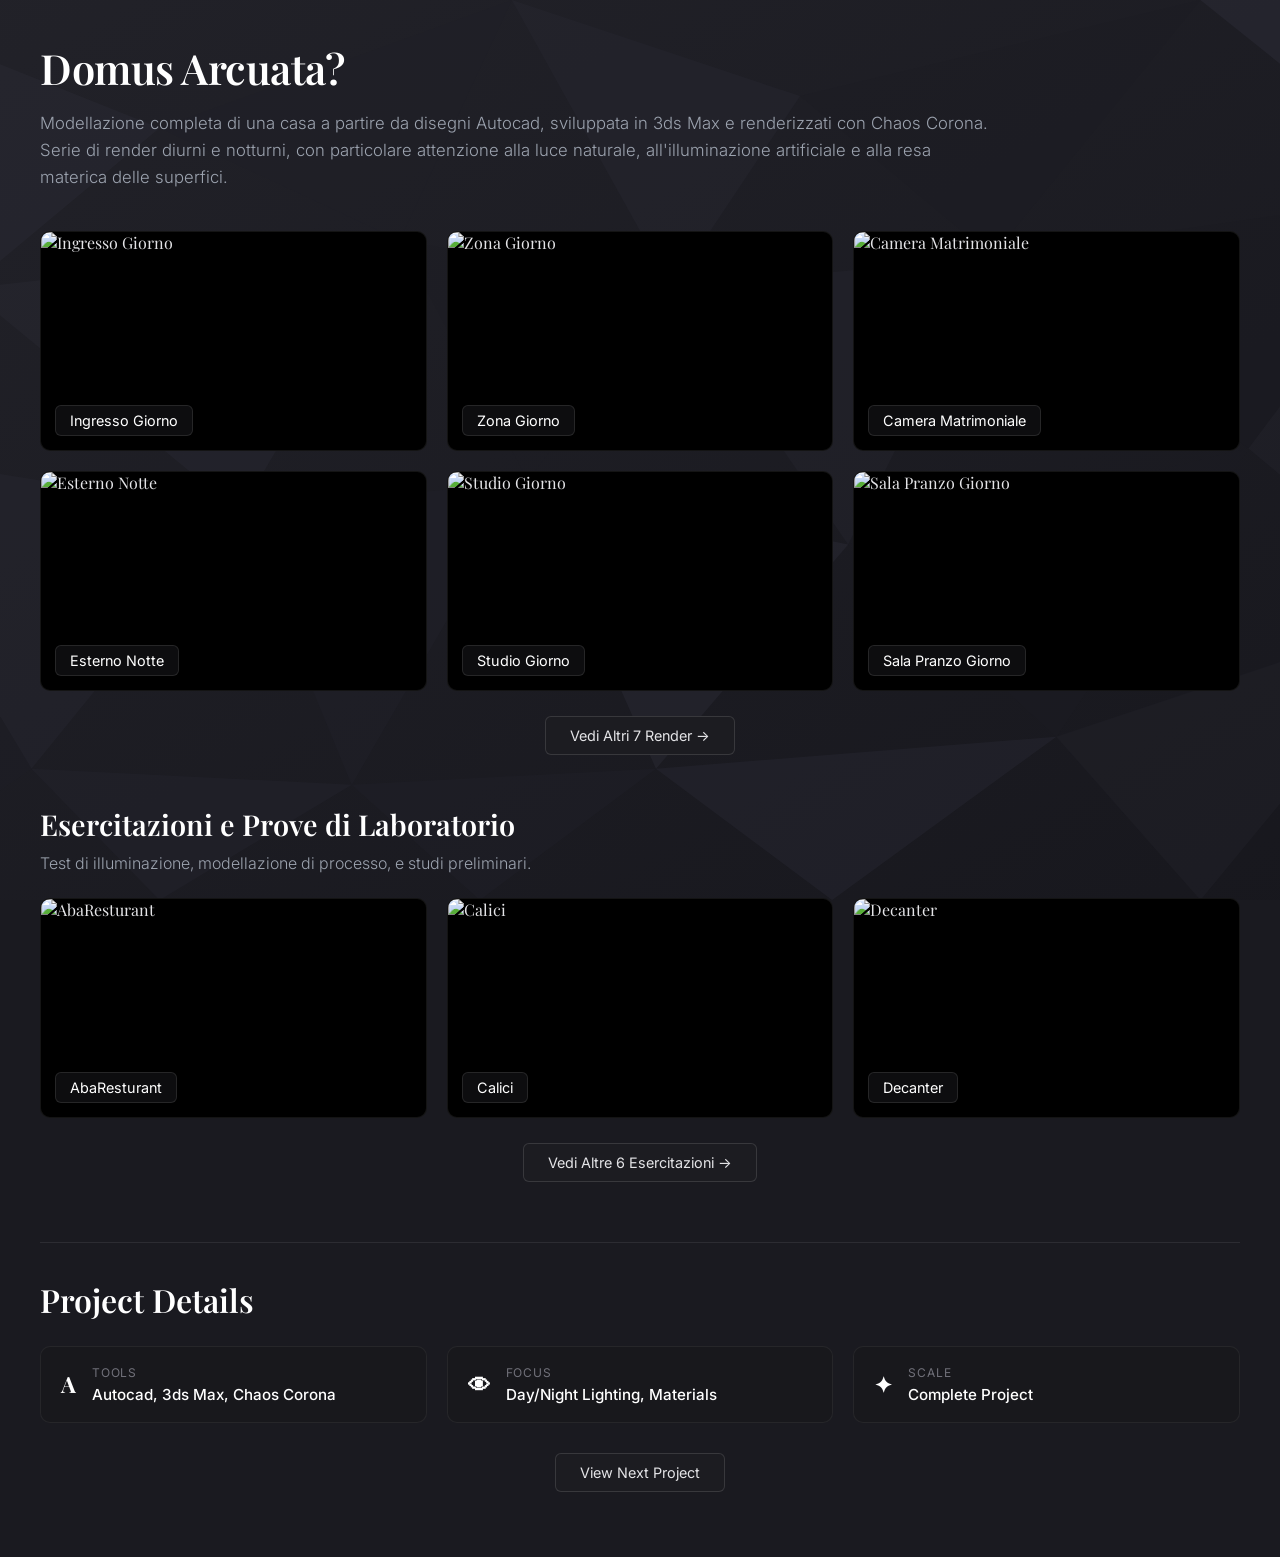
==== index.html @ 1ac560a0 "Add files via upload" ====
<!DOCTYPE html>
<html lang="it">
<head>
    <meta charset="UTF-8">
    <meta name="viewport" content="width=device-width, initial-scale=1.0">
    <title>Modellazione 3D - Casa</title>
    <!-- Importiamo il font Serif elegante simile all'originale (Georgia / Playfair Display) -->
    <link href="https://fonts.googleapis.com/css2?family=Playfair+Display:ital,wght@0,400;0,600;1,400&family=Inter:wght@300;400;500&display=swap" rel="stylesheet">
    <link rel="stylesheet" href="style.css">
</head>
<body>

    <main class="portfolio-container">
        
        <!-- Header -->
        <header class="project-header">
            <h1>Domus Arcuata?</h1>
            <p>Modellazione completa di una casa a partire da disegni Autocad, sviluppata in 3ds Max e renderizzati con Chaos Corona. Serie di render diurni e notturni, con particolare attenzione alla luce naturale, all'illuminazione artificiale e alla resa materica delle superfici.</p>
        </header>

        <!-- Prima Griglia Render -->
        <section class="gallery-section">
            <div class="gallery-grid" id="mainGrid">
                <div class="card" onclick="openLightbox(this)">
                    <img src="C:\Users\lucac\Desktop\Nuova cartella (3)\MODELAZZIONE 3D\img\camera022diurno.jpg" alt="Ingresso Giorno">
                    <div class="card-overlay">Ingresso Giorno</div>
                </div>
                <div class="card" onclick="openLightbox(this)">
                    <img src="C:\Users\lucac\Desktop\Nuova cartella (3)\MODELAZZIONE 3D\img\camera01diurno.jpg" alt="Zona Giorno">
                    <div class="card-overlay">Zona Giorno</div>
                </div>
                <div class="card" onclick="openLightbox(this)">
                    <img src="C:\Users\lucac\Desktop\Nuova cartella (3)\MODELAZZIONE 3D\img\Camera05diurno.jpg" alt="Camera Matrimoniale">
                    <div class="card-overlay">Camera Matrimoniale</div>
                </div>
                <div class="card" onclick="openLightbox(this)">
                    <img src="C:\Users\lucac\Desktop\Nuova cartella (3)\MODELAZZIONE 3D\img\camera022notturno.jpg" alt="Esterno Notte">
                    <div class="card-overlay">Esterno Notte</div>
                </div>
                <div class="card" onclick="openLightbox(this)">
                    <img src="C:\Users\lucac\Desktop\Nuova cartella (3)\MODELAZZIONE 3D\img\camera011diurno.jpg" alt="Studio Giorno">
                    <div class="card-overlay">Studio Giorno</div>
                </div>
                <div class="card" onclick="openLightbox(this)">
                    <img src="C:\Users\lucac\Desktop\Nuova cartella (3)\MODELAZZIONE 3D\img\camera018diurno.jpg" alt="Sala Pranzo Giorno">
                    <div class="card-overlay">Sala Pranzo Giorno</div>
                </div>
                
                <!-- Render extra nascosti -->
                <div class="card extra-render hidden" onclick="openLightbox(this)">
                    <img src="C:\Users\lucac\Desktop\Nuova cartella (3)\MODELAZZIONE 3D\img\camera01notturno.jpg" alt="Cucina Notte">
                    <div class="card-overlay">Cucina Notte</div>
                </div>
                <div class="card extra-render hidden" onclick="openLightbox(this)">
                    <img src="C:\Users\lucac\Desktop\Nuova cartella (3)\MODELAZZIONE 3D\img\Camera05 notturna modif.jpg" alt="Camera Matrimoniale Notte">
                    <div class="card-overlay">Camera Matrimoniale Notte</div>
                </div>
                <div class="card extra-render hidden" onclick="openLightbox(this)">
                    <img src="C:\Users\lucac\Desktop\Nuova cartella (3)\MODELAZZIONE 3D\img\camera011 notturno modif.jpg" alt="Studio Notte">
                    <div class="card-overlay">Studio Notte</div>
                </div>
                <div class="card extra-render hidden" onclick="openLightbox(this)">
                    <img src="C:\Users\lucac\Desktop\Nuova cartella (3)\MODELAZZIONE 3D\img\camera018 notturno modif.jpg" alt="Sala Pranzo Notte">
                    <div class="card-overlay">Sala Pranzo Notte</div>
                </div>
                <div class="card extra-render hidden" onclick="openLightbox(this)">
                    <img src="C:\Users\lucac\Desktop\Nuova cartella (3)\MODELAZZIONE 3D\img\camera024.jpg" alt="Prospetto Centrale">
                    <div class="card-overlay">Prospetto Centrale</div>
                </div>
                <div class="card extra-render hidden" onclick="openLightbox(this)">
                    <img src="C:\Users\lucac\Desktop\Nuova cartella (3)\MODELAZZIONE 3D\img\camera026.jpg" alt="Prospetto Destra">
                    <div class="card-overlay">Prospetto Destra</div>
                </div>
                <div class="card extra-render hidden" onclick="openLightbox(this)">
                    <img src="C:\Users\lucac\Desktop\Nuova cartella (3)\MODELAZZIONE 3D\img\camera028.jpg" alt="Prospetto Sinistra">
                    <div class="card-overlay">Prospetto Sinistra</div>
                </div>
            </div>

            <div class="center-btn-container">
                <button class="action-btn" id="toggleRenderBtn" onclick="toggleExtraRenders()">Vedi Altri 7 Render &rarr;</button>
            </div>
        </section>

        <!-- Seconda Sezione: Esercitazioni -->
        <section class="gallery-section">
            <h2 class="section-subtitle">Esercitazioni e Prove di Laboratorio</h2>
            <p class="section-desc">Test di illuminazione, modellazione di processo, e studi preliminari.</p>
            
            <div class="gallery-grid">
                <!-- Prime 3 immagini visibili -->
                <div class="card" onclick="openLightbox(this)">
                    <img src="C:\Users\lucac\Desktop\Nuova cartella (3)\MODELAZZIONE 3D\img\abaresturant.jpg" alt="AbaResturant">
                    <div class="card-overlay">AbaResturant</div>
                </div>
                <div class="card" onclick="openLightbox(this)">
                    <img src="C:\Users\lucac\Desktop\Nuova cartella (3)\MODELAZZIONE 3D\img\calici.jpg" alt="Calici">
                    <div class="card-overlay">Calici</div>
                </div>
                <div class="card" onclick="openLightbox(this)">
                    <img src="C:\Users\lucac\Desktop\Nuova cartella (3)\MODELAZZIONE 3D\img\decanter.jpg" alt="Decanter">
                    <div class="card-overlay">Decanter</div>
                </div>
                
                <!-- Immagini extra nascoste -->
                <div class="card extra-lab hidden" onclick="openLightbox(this)">
                    <img src="C:\Users\lucac\Desktop\Nuova cartella (3)\MODELAZZIONE 3D\img\terreni.jpg" alt="Terreni">
                    <div class="card-overlay">Terreni</div>
                </div>
                <div class="card extra-lab hidden" onclick="openLightbox(this)">
                    <img src="C:\Users\lucac\Desktop\Nuova cartella (3)\MODELAZZIONE 3D\img\collinaparco.jpg" alt="CollinaParco">
                    <div class="card-overlay">CollinaParco</div>
                </div>
                <div class="card extra-lab hidden" onclick="openLightbox(this)">
                    <img src="C:\Users\lucac\Desktop\Nuova cartella (3)\MODELAZZIONE 3D\img\pensilina.jpg" alt="Pensilina">
                    <div class="card-overlay">Pensilina</div>
                </div>
                <div class="card extra-lab hidden" onclick="openLightbox(this)">
                    <img src="C:\Users\lucac\Desktop\Nuova cartella (3)\MODELAZZIONE 3D\img\stadio.jpg" alt="Stadio">
                    <div class="card-overlay">Stadio</div>
                </div>
                <div class="card extra-lab hidden" onclick="openLightbox(this)">
                    <img src="C:\Users\lucac\Desktop\Nuova cartella (3)\MODELAZZIONE 3D\img\ScenaIntPrimoRender.jpg" alt="ScenaIntPrimoRender">
                    <div class="card-overlay">ScenaIntPrimoRender</div>
                </div>
                <div class="card extra-lab hidden" onclick="openLightbox(this)">
                    <img src="C:\Users\lucac\Desktop\Nuova cartella (3)\MODELAZZIONE 3D\img\Statuetta.jpg" alt="Statuetta">
                    <div class="card-overlay">Statuetta</div>
                </div>
            </div>

            <!-- Pulsante posizionato esattamente sotto la griglia, identico a quello dei render -->
            <div class="center-btn-container">
                <button class="action-btn" id="toggleLabBtn" onclick="toggleExtraLabs()">Vedi Altre 6 Esercitazioni &rarr;</button>
            </div>
        </section>

        <!-- Sezione Project Details in basso -->
        <section class="project-details">
            <h2>Project Details</h2>
            <div class="details-grid">
                <div class="detail-item">
                    <span class="detail-icon">A</span>
                    <div>
                        <span class="detail-label">Tools</span>
                        <span class="detail-value">Autocad, 3ds Max, Chaos Corona</span>
                    </div>
                </div>
                <div class="detail-item">
                    <span class="detail-icon">&#128065;</span>
                    <div>
                        <span class="detail-label">Focus</span>
                        <span class="detail-value">Day/Night Lighting, Materials</span>
                    </div>
                </div>
                <div class="detail-item">
                    <span class="detail-icon">&#10022;</span>
                    <div>
                        <span class="detail-label">Scale</span>
                        <span class="detail-value">Complete Project</span>
                    </div>
                </div>
            </div>
            <div class="center-btn-container" style="margin-top: 30px;">
                <button class="action-btn" onclick="alert('Navigazione al prossimo progetto')">View Next Project</button>
            </div>
        </section>

    </main>

    <!-- Finestra Modale Lightbox -->
    <div id="lightbox" class="lightbox" onclick="closeLightbox()">
        <span class="close-lightbox">&times;</span>
        <img id="lightbox-img" src="" alt="Ingrandimento">
    </div>

    <script src="script.js"></script>
</body>
</html>
---- style.css ----
* {
    box-sizing: border-box;
    margin: 0;
    padding: 0;
}

body {
    /* Sfondo geometrico uniforme, leggermente più chiaro e luminoso */
    background-color: #1a1a20;
    background-image: url("data:image/svg+xml,%3Csvg xmlns='http://www.w3.org/2000/svg' width='1000' height='562' viewBox='0 0 1000 562'%3E%3Cdefs%3E%3ClinearGradient id='bg' x1='0%25' y1='0%25' x2='100%25' y2='100%25'%3E%3Cstop offset='0%25' stop-color='%23222229'/%3E%3Cstop offset='100%25' stop-color='%2317171d'/%3E%3C/linearGradient%3E%3C/defs%3E%3Crect width='1000' height='562' fill='url(%23bg)'/%3E%3Cg fill-rule='evenodd' opacity='0.45'%3E%3Cpolygon fill='%232b2b35' points='0,0 200,80 80,180'/%3E%3Cpolygon fill='%231f1f27' points='200,80 420,0 350,150'/%3E%3Cpolygon fill='%23272731' points='420,0 600,60 520,180'/%3E%3Cpolygon fill='%231c1c23' points='600,60 850,0 720,160'/%3E%3Cpolygon fill='%232e2e3a' points='850,0 1000,0 1000,120'/%3E%3Cpolygon fill='%2322222a' points='0,0 80,180 0,280'/%3E%3Cpolygon fill='%23292933' points='80,180 350,150 250,320'/%3E%3Cpolygon fill='%231d1d24' points='350,150 520,180 430,300'/%3E%3Cpolygon fill='%2325252f' points='520,180 720,160 630,340'/%3E%3Cpolygon fill='%231a1a21' points='720,160 1000,120 880,280'/%3E%3Cpolygon fill='%23272731' points='0,280 250,320 120,480'/%3E%3Cpolygon fill='%2321212a' points='250,320 430,300 320,490'/%3E%3Cpolygon fill='%232c2c37' points='430,300 630,340 510,480'/%3E%3Cpolygon fill='%231c1c23' points='630,340 880,280 760,460'/%3E%3Cpolygon fill='%2324242d' points='880,280 1000,120 1000,380'/%3E%3Cpolygon fill='%231e1e26' points='0,280 120,480 0,562'/%3E%3Cpolygon fill='%2324242e' points='120,480 320,490 200,562'/%3E%3Cpolygon fill='%23202029' points='320,490 510,480 400,562'/%3E%3Cpolygon fill='%23282833' points='510,480 760,460 620,562'/%3E%3Cpolygon fill='%2322222a' points='760,460 1000,380 850,562'/%3E%3Cpolygon fill='%231c1c23' points='620,562 850,562 1000,562'/%3E%3C/g%3E%3C/svg%3E");

    background-size: cover;
    background-repeat: no-repeat;
    background-position: center center;
    background-attachment: fixed;

    color: #e4e4e7;
    font-family: 'Playfair Display', Georgia, serif;
    padding: 40px 20px;
    display: flex;
    justify-content: center;
}

.portfolio-container {
    width: 100%;
    max-width: 1200px;
}

/* Header */
.project-header {
    margin-bottom: 40px;
}

.project-header h1 {
    font-size: 2.6rem;
    font-weight: 600;
    color: #ffffff;
    margin-bottom: 15px;
    letter-spacing: -0.5px;
}

.project-header p {
    font-size: 1.05rem;
    font-family: 'Inter', sans-serif;
    color: #9ca3af;
    line-height: 1.6;
    max-width: 950px;
    font-weight: 300;
}

.section-subtitle {
    font-size: 1.8rem;
    font-weight: 600;
    color: #ffffff;
    margin-top: 50px;
    margin-bottom: 10px;
}

.section-desc {
    font-size: 1rem;
    font-family: 'Inter', sans-serif;
    color: #9ca3af;
    margin-bottom: 25px;
    font-weight: 300;
}

/* Griglia Render */
.gallery-grid {
    display: grid;
    grid-template-columns: repeat(auto-fill, minmax(350px, 1fr));
    gap: 20px;
    margin-bottom: 20px;
}

/* Card con immagine e riquadro trasparente per il titolo */
.card {
    position: relative;
    background-color: #000000;
    border-radius: 10px;
    overflow: hidden;
    border: 1px solid rgba(255, 255, 255, 0.08);
    height: 220px;
    cursor: pointer;
    transition: transform 0.2s ease, border-color 0.2s ease;
}

.card:hover {
    transform: translateY(-3px);
    border-color: rgba(255, 255, 255, 0.25);
}

.card img {
    width: 100%;
    height: 100%;
    object-fit: cover;
    display: block;
}

/* Riquadro trasparente per la scritta sopra l'immagine (in basso a sinistra) */
.card-overlay {
    position: absolute;
    bottom: 14px;
    left: 14px;
    background: rgba(18, 18, 20, 0.75);
    backdrop-filter: blur(6px);
    padding: 6px 14px;
    border-radius: 6px;
    font-size: 0.9rem;
    font-family: 'Inter', sans-serif;
    font-weight: 400;
    color: #ffffff;
    border: 1px solid rgba(255, 255, 255, 0.1);
}

/* Gestione elementi nascosti */
.hidden {
    display: none !important;
}

/* Bottoni */
.center-btn-container {
    display: flex;
    justify-content: center;
    margin: 25px 0;
}

.action-btn {
    background-color: #1c1c21;
    color: #e4e4e7;
    border: 1px solid rgba(255, 255, 255, 0.12);
    padding: 10px 24px;
    font-size: 0.9rem;
    font-family: 'Inter', sans-serif;
    border-radius: 6px;
    cursor: pointer;
    transition: background-color 0.2s, border-color 0.2s;
}

.action-btn:hover {
    background-color: #27272e;
    border-color: rgba(255, 255, 255, 0.3);
}

/* Project Details */
.project-details {
    margin-top: 60px;
    padding-top: 35px;
    border-top: 1px solid rgba(255, 255, 255, 0.08);
}

.project-details h2 {
    print-color-adjust: exact;
    font-size: 2rem;
    font-weight: 600;
    color: #ffffff;
    margin-bottom: 25px;
}

.details-grid {
    display: grid;
    grid-template-columns: repeat(auto-fit, minmax(280px, 1fr));
    gap: 20px;
}

.detail-item {
    display: flex;
    align-items: center;
    background-color: #18181c;
    padding: 18px 20px;
    border-radius: 10px;
    border: 1px solid rgba(255, 255, 255, 0.06);
}

.detail-icon {
    font-size: 1.4rem;
    font-family: 'Playfair Display', serif;
    font-weight: bold;
    margin-right: 16px;
    color: #ffffff;
}

.detail-label {
    display: block;
    font-size: 0.75rem;
    font-family: 'Inter', sans-serif;
    color: #71717a;
    text-transform: uppercase;
    letter-spacing: 0.8px;
    margin-bottom: 3px;
}

.detail-value {
    font-size: 0.95rem;
    font-family: 'Inter', sans-serif;
    color: #ffffff;
    font-weight: 500;
}

/* Finestra Modale Lightbox */
.lightbox {
    display: none;
    position: fixed;
    z-index: 1000;
    top: 0;
    left: 0;
    width: 100%;
    height: 100%;
    background-color: rgba(0, 0, 0, 0.92);
    justify-content: center;
    align-items: center;
}

.lightbox img {
    max-width: 90%;
    max-height: 90%;
    border-radius: 8px;
    box-shadow: 0 0 30px rgba(0,0,0,0.9);
}

.close-lightbox {
    position: absolute;
    top: 25px;
    right: 35px;
    color: #ffffff;
    font-size: 45px;
    font-weight: 300;
    cursor: pointer;
}
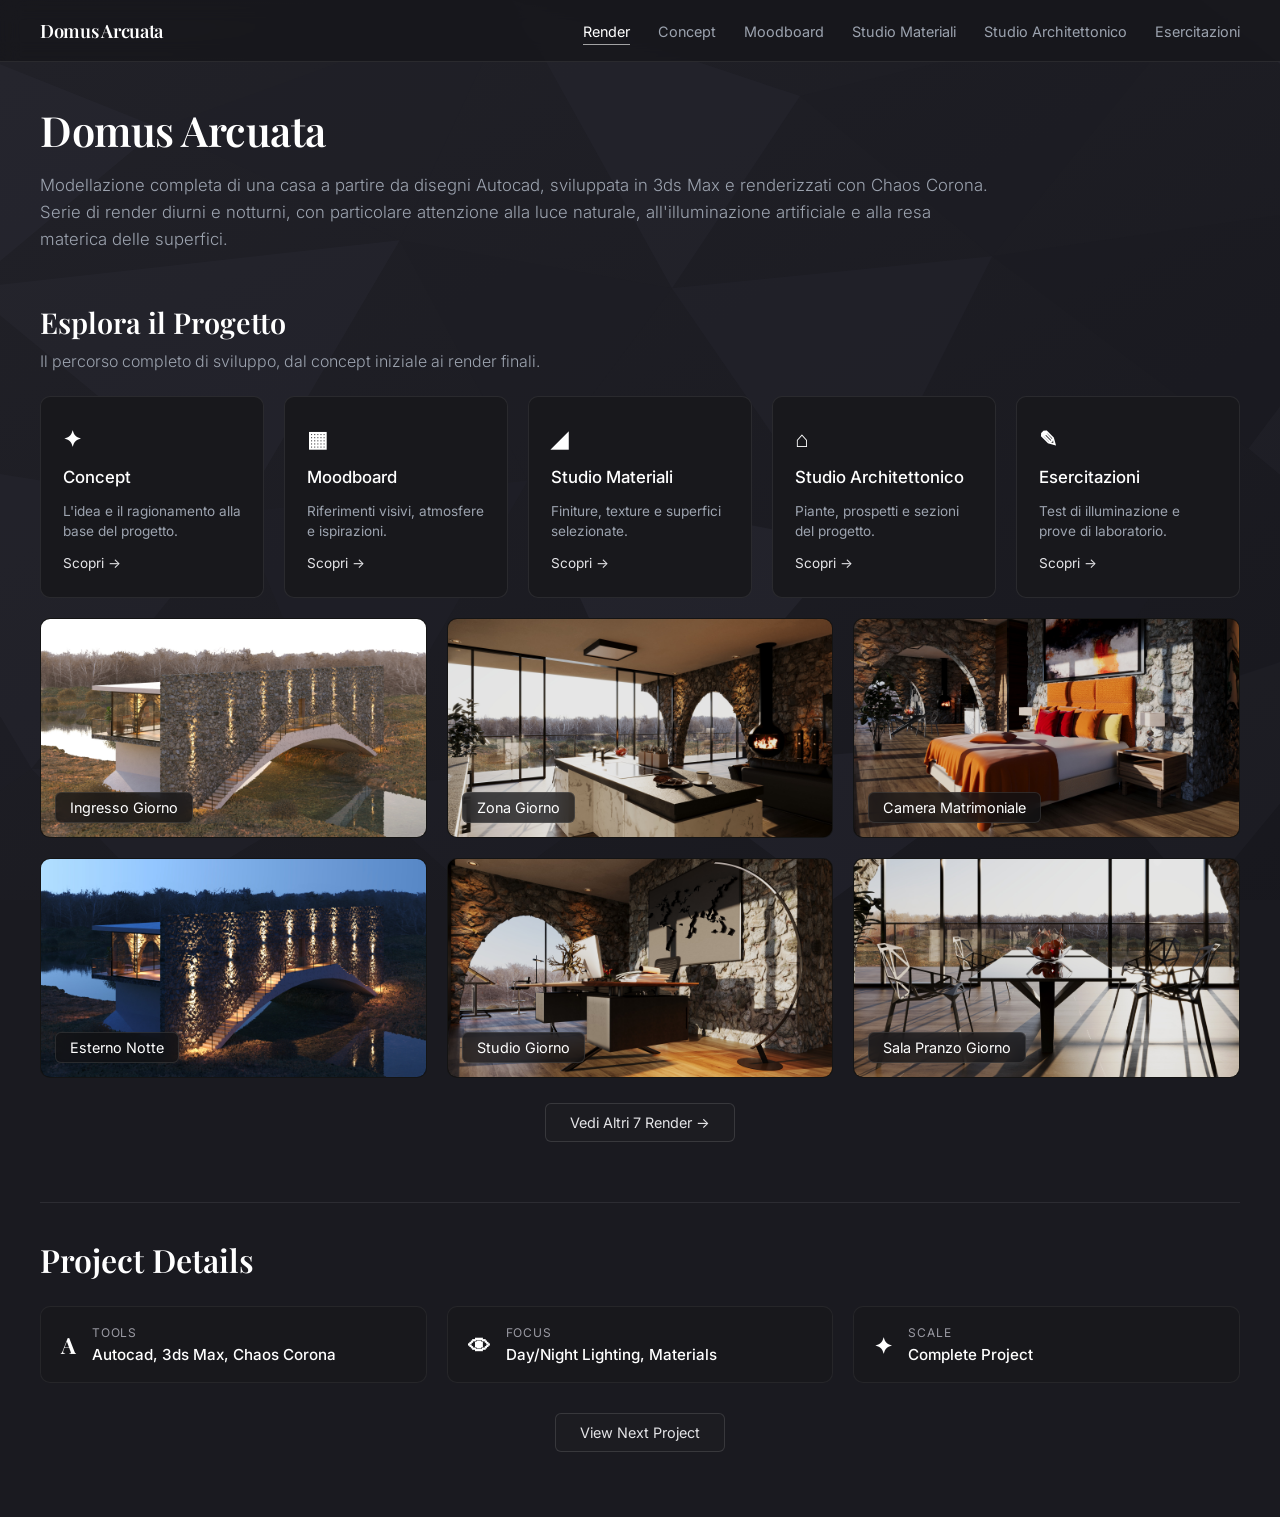
==== commit f9c94a43: "Add files via upload" ====
--- a/index.html
+++ b/index.html
@@ -1,179 +1,180 @@
-<!DOCTYPE html>
-<html lang="it">
-<head>
-    <meta charset="UTF-8">
-    <meta name="viewport" content="width=device-width, initial-scale=1.0">
-    <title>Modellazione 3D - Casa</title>
-    <!-- Importiamo il font Serif elegante simile all'originale (Georgia / Playfair Display) -->
-    <link href="https://fonts.googleapis.com/css2?family=Playfair+Display:ital,wght@0,400;0,600;1,400&family=Inter:wght@300;400;500&display=swap" rel="stylesheet">
-    <link rel="stylesheet" href="style.css">
-</head>
-<body>
-
-    <main class="portfolio-container">
-        
-        <!-- Header -->
-        <header class="project-header">
-            <h1>Domus Arcuata?</h1>
-            <p>Modellazione completa di una casa a partire da disegni Autocad, sviluppata in 3ds Max e renderizzati con Chaos Corona. Serie di render diurni e notturni, con particolare attenzione alla luce naturale, all'illuminazione artificiale e alla resa materica delle superfici.</p>
-        </header>
-
-        <!-- Prima Griglia Render -->
-        <section class="gallery-section">
-            <div class="gallery-grid" id="mainGrid">
-                <div class="card" onclick="openLightbox(this)">
-                    <img src="C:\Users\lucac\Desktop\Nuova cartella (3)\MODELAZZIONE 3D\img\camera022diurno.jpg" alt="Ingresso Giorno">
-                    <div class="card-overlay">Ingresso Giorno</div>
-                </div>
-                <div class="card" onclick="openLightbox(this)">
-                    <img src="C:\Users\lucac\Desktop\Nuova cartella (3)\MODELAZZIONE 3D\img\camera01diurno.jpg" alt="Zona Giorno">
-                    <div class="card-overlay">Zona Giorno</div>
-                </div>
-                <div class="card" onclick="openLightbox(this)">
-                    <img src="C:\Users\lucac\Desktop\Nuova cartella (3)\MODELAZZIONE 3D\img\Camera05diurno.jpg" alt="Camera Matrimoniale">
-                    <div class="card-overlay">Camera Matrimoniale</div>
-                </div>
-                <div class="card" onclick="openLightbox(this)">
-                    <img src="C:\Users\lucac\Desktop\Nuova cartella (3)\MODELAZZIONE 3D\img\camera022notturno.jpg" alt="Esterno Notte">
-                    <div class="card-overlay">Esterno Notte</div>
-                </div>
-                <div class="card" onclick="openLightbox(this)">
-                    <img src="C:\Users\lucac\Desktop\Nuova cartella (3)\MODELAZZIONE 3D\img\camera011diurno.jpg" alt="Studio Giorno">
-                    <div class="card-overlay">Studio Giorno</div>
-                </div>
-                <div class="card" onclick="openLightbox(this)">
-                    <img src="C:\Users\lucac\Desktop\Nuova cartella (3)\MODELAZZIONE 3D\img\camera018diurno.jpg" alt="Sala Pranzo Giorno">
-                    <div class="card-overlay">Sala Pranzo Giorno</div>
-                </div>
-                
-                <!-- Render extra nascosti -->
-                <div class="card extra-render hidden" onclick="openLightbox(this)">
-                    <img src="C:\Users\lucac\Desktop\Nuova cartella (3)\MODELAZZIONE 3D\img\camera01notturno.jpg" alt="Cucina Notte">
-                    <div class="card-overlay">Cucina Notte</div>
-                </div>
-                <div class="card extra-render hidden" onclick="openLightbox(this)">
-                    <img src="C:\Users\lucac\Desktop\Nuova cartella (3)\MODELAZZIONE 3D\img\Camera05 notturna modif.jpg" alt="Camera Matrimoniale Notte">
-                    <div class="card-overlay">Camera Matrimoniale Notte</div>
-                </div>
-                <div class="card extra-render hidden" onclick="openLightbox(this)">
-                    <img src="C:\Users\lucac\Desktop\Nuova cartella (3)\MODELAZZIONE 3D\img\camera011 notturno modif.jpg" alt="Studio Notte">
-                    <div class="card-overlay">Studio Notte</div>
-                </div>
-                <div class="card extra-render hidden" onclick="openLightbox(this)">
-                    <img src="C:\Users\lucac\Desktop\Nuova cartella (3)\MODELAZZIONE 3D\img\camera018 notturno modif.jpg" alt="Sala Pranzo Notte">
-                    <div class="card-overlay">Sala Pranzo Notte</div>
-                </div>
-                <div class="card extra-render hidden" onclick="openLightbox(this)">
-                    <img src="C:\Users\lucac\Desktop\Nuova cartella (3)\MODELAZZIONE 3D\img\camera024.jpg" alt="Prospetto Centrale">
-                    <div class="card-overlay">Prospetto Centrale</div>
-                </div>
-                <div class="card extra-render hidden" onclick="openLightbox(this)">
-                    <img src="C:\Users\lucac\Desktop\Nuova cartella (3)\MODELAZZIONE 3D\img\camera026.jpg" alt="Prospetto Destra">
-                    <div class="card-overlay">Prospetto Destra</div>
-                </div>
-                <div class="card extra-render hidden" onclick="openLightbox(this)">
-                    <img src="C:\Users\lucac\Desktop\Nuova cartella (3)\MODELAZZIONE 3D\img\camera028.jpg" alt="Prospetto Sinistra">
-                    <div class="card-overlay">Prospetto Sinistra</div>
-                </div>
-            </div>
-
-            <div class="center-btn-container">
-                <button class="action-btn" id="toggleRenderBtn" onclick="toggleExtraRenders()">Vedi Altri 7 Render &rarr;</button>
-            </div>
-        </section>
-
-        <!-- Seconda Sezione: Esercitazioni -->
-        <section class="gallery-section">
-            <h2 class="section-subtitle">Esercitazioni e Prove di Laboratorio</h2>
-            <p class="section-desc">Test di illuminazione, modellazione di processo, e studi preliminari.</p>
-            
-            <div class="gallery-grid">
-                <!-- Prime 3 immagini visibili -->
-                <div class="card" onclick="openLightbox(this)">
-                    <img src="C:\Users\lucac\Desktop\Nuova cartella (3)\MODELAZZIONE 3D\img\abaresturant.jpg" alt="AbaResturant">
-                    <div class="card-overlay">AbaResturant</div>
-                </div>
-                <div class="card" onclick="openLightbox(this)">
-                    <img src="C:\Users\lucac\Desktop\Nuova cartella (3)\MODELAZZIONE 3D\img\calici.jpg" alt="Calici">
-                    <div class="card-overlay">Calici</div>
-                </div>
-                <div class="card" onclick="openLightbox(this)">
-                    <img src="C:\Users\lucac\Desktop\Nuova cartella (3)\MODELAZZIONE 3D\img\decanter.jpg" alt="Decanter">
-                    <div class="card-overlay">Decanter</div>
-                </div>
-                
-                <!-- Immagini extra nascoste -->
-                <div class="card extra-lab hidden" onclick="openLightbox(this)">
-                    <img src="C:\Users\lucac\Desktop\Nuova cartella (3)\MODELAZZIONE 3D\img\terreni.jpg" alt="Terreni">
-                    <div class="card-overlay">Terreni</div>
-                </div>
-                <div class="card extra-lab hidden" onclick="openLightbox(this)">
-                    <img src="C:\Users\lucac\Desktop\Nuova cartella (3)\MODELAZZIONE 3D\img\collinaparco.jpg" alt="CollinaParco">
-                    <div class="card-overlay">CollinaParco</div>
-                </div>
-                <div class="card extra-lab hidden" onclick="openLightbox(this)">
-                    <img src="C:\Users\lucac\Desktop\Nuova cartella (3)\MODELAZZIONE 3D\img\pensilina.jpg" alt="Pensilina">
-                    <div class="card-overlay">Pensilina</div>
-                </div>
-                <div class="card extra-lab hidden" onclick="openLightbox(this)">
-                    <img src="C:\Users\lucac\Desktop\Nuova cartella (3)\MODELAZZIONE 3D\img\stadio.jpg" alt="Stadio">
-                    <div class="card-overlay">Stadio</div>
-                </div>
-                <div class="card extra-lab hidden" onclick="openLightbox(this)">
-                    <img src="C:\Users\lucac\Desktop\Nuova cartella (3)\MODELAZZIONE 3D\img\ScenaIntPrimoRender.jpg" alt="ScenaIntPrimoRender">
-                    <div class="card-overlay">ScenaIntPrimoRender</div>
-                </div>
-                <div class="card extra-lab hidden" onclick="openLightbox(this)">
-                    <img src="C:\Users\lucac\Desktop\Nuova cartella (3)\MODELAZZIONE 3D\img\Statuetta.jpg" alt="Statuetta">
-                    <div class="card-overlay">Statuetta</div>
-                </div>
-            </div>
-
-            <!-- Pulsante posizionato esattamente sotto la griglia, identico a quello dei render -->
-            <div class="center-btn-container">
-                <button class="action-btn" id="toggleLabBtn" onclick="toggleExtraLabs()">Vedi Altre 6 Esercitazioni &rarr;</button>
-            </div>
-        </section>
-
-        <!-- Sezione Project Details in basso -->
-        <section class="project-details">
-            <h2>Project Details</h2>
-            <div class="details-grid">
-                <div class="detail-item">
-                    <span class="detail-icon">A</span>
-                    <div>
-                        <span class="detail-label">Tools</span>
-                        <span class="detail-value">Autocad, 3ds Max, Chaos Corona</span>
-                    </div>
-                </div>
-                <div class="detail-item">
-                    <span class="detail-icon">&#128065;</span>
-                    <div>
-                        <span class="detail-label">Focus</span>
-                        <span class="detail-value">Day/Night Lighting, Materials</span>
-                    </div>
-                </div>
-                <div class="detail-item">
-                    <span class="detail-icon">&#10022;</span>
-                    <div>
-                        <span class="detail-label">Scale</span>
-                        <span class="detail-value">Complete Project</span>
-                    </div>
-                </div>
-            </div>
-            <div class="center-btn-container" style="margin-top: 30px;">
-                <button class="action-btn" onclick="alert('Navigazione al prossimo progetto')">View Next Project</button>
-            </div>
-        </section>
-
-    </main>
-
-    <!-- Finestra Modale Lightbox -->
-    <div id="lightbox" class="lightbox" onclick="closeLightbox()">
-        <span class="close-lightbox">&times;</span>
-        <img id="lightbox-img" src="" alt="Ingrandimento">
-    </div>
-
-    <script src="script.js"></script>
-</body>
-</html>+<!DOCTYPE html>
+<html lang="it">
+<head>
+    <meta charset="UTF-8">
+    <meta name="viewport" content="width=device-width, initial-scale=1.0">
+    <title>Modellazione 3D - Casa</title>
+    <!-- Importiamo il font Serif elegante simile all'originale (Georgia / Playfair Display) -->
+    <link href="https://fonts.googleapis.com/css2?family=Playfair+Display:ital,wght@0,400;0,600;1,400&family=Inter:wght@300;400;500&display=swap" rel="stylesheet">
+    <link rel="stylesheet" href="style.css">
+</head>
+<body>
+
+    <!-- Barra di navigazione, presente su tutte le pagine del progetto -->
+    <nav class="site-nav">
+        <a href="index.html" class="nav-brand">Domus Arcuata</a>
+        <button class="nav-toggle" id="navToggle" aria-label="Apri menu" aria-expanded="false">&#9776;</button>
+        <ul class="nav-links" id="navLinks">
+            <li><a href="index.html" aria-current="page">Render</a></li>
+            <li><a href="concept.html">Concept</a></li>
+            <li><a href="moodboard.html">Moodboard</a></li>
+            <li><a href="studio-materiali.html">Studio Materiali</a></li>
+            <li><a href="studio-architettonico.html">Studio Architettonico</a></li>
+            <li><a href="esercitazioni.html">Esercitazioni</a></li>
+        </ul>
+    </nav>
+
+    <div class="page-wrap">
+    <main class="portfolio-container">
+        
+        <!-- Header -->
+        <header class="project-header">
+            <h1>Domus Arcuata</h1>
+            <p>Modellazione completa di una casa a partire da disegni Autocad, sviluppata in 3ds Max e renderizzati con Chaos Corona. Serie di render diurni e notturni, con particolare attenzione alla luce naturale, all'illuminazione artificiale e alla resa materica delle superfici.</p>
+        </header>
+
+        <!-- Pulsanti verso le altre sezioni del progetto -->
+        <section class="gallery-section">
+            <h2 class="section-subtitle">Esplora il Progetto</h2>
+            <p class="section-desc">Il percorso completo di sviluppo, dal concept iniziale ai render finali.</p>
+            <div class="nav-card-grid">
+                <a href="concept.html" class="nav-card">
+                    <span class="nav-card-icon">&#10022;</span>
+                    <span class="nav-card-title">Concept</span>
+                    <span class="nav-card-desc">L'idea e il ragionamento alla base del progetto.</span>
+                    <span class="nav-card-arrow">Scopri &rarr;</span>
+                </a>
+                <a href="moodboard.html" class="nav-card">
+                    <span class="nav-card-icon">&#9638;</span>
+                    <span class="nav-card-title">Moodboard</span>
+                    <span class="nav-card-desc">Riferimenti visivi, atmosfere e ispirazioni.</span>
+                    <span class="nav-card-arrow">Scopri &rarr;</span>
+                </a>
+                <a href="studio-materiali.html" class="nav-card">
+                    <span class="nav-card-icon">&#9698;</span>
+                    <span class="nav-card-title">Studio Materiali</span>
+                    <span class="nav-card-desc">Finiture, texture e superfici selezionate.</span>
+                    <span class="nav-card-arrow">Scopri &rarr;</span>
+                </a>
+                <a href="studio-architettonico.html" class="nav-card">
+                    <span class="nav-card-icon">&#8962;</span>
+                    <span class="nav-card-title">Studio Architettonico</span>
+                    <span class="nav-card-desc">Piante, prospetti e sezioni del progetto.</span>
+                    <span class="nav-card-arrow">Scopri &rarr;</span>
+                </a>
+                <a href="esercitazioni.html" class="nav-card">
+                    <span class="nav-card-icon">&#9998;</span>
+                    <span class="nav-card-title">Esercitazioni</span>
+                    <span class="nav-card-desc">Test di illuminazione e prove di laboratorio.</span>
+                    <span class="nav-card-arrow">Scopri &rarr;</span>
+                </a>
+            </div>
+        </section>
+
+        <!-- Prima Griglia Render -->
+        <section class="gallery-section">
+            <div class="gallery-grid" id="mainGrid">
+                <div class="card" tabindex="0" role="button" aria-label="Apri immagine: Ingresso Giorno" onclick="openLightbox(this)">
+                    <img src="img/camera022diurno.jpg" alt="Ingresso Giorno" loading="lazy">
+                    <div class="card-overlay">Ingresso Giorno</div>
+                </div>
+                <div class="card" tabindex="0" role="button" aria-label="Apri immagine: Zona Giorno" onclick="openLightbox(this)">
+                    <img src="img/camera01diurno.jpg" alt="Zona Giorno" loading="lazy">
+                    <div class="card-overlay">Zona Giorno</div>
+                </div>
+                <div class="card" tabindex="0" role="button" aria-label="Apri immagine: Camera Matrimoniale" onclick="openLightbox(this)">
+                    <img src="img/Camera05diurno.jpg" alt="Camera Matrimoniale" loading="lazy">
+                    <div class="card-overlay">Camera Matrimoniale</div>
+                </div>
+                <div class="card" tabindex="0" role="button" aria-label="Apri immagine: Esterno Notte" onclick="openLightbox(this)">
+                    <img src="img/camera022notturno.jpg" alt="Esterno Notte" loading="lazy">
+                    <div class="card-overlay">Esterno Notte</div>
+                </div>
+                <div class="card" tabindex="0" role="button" aria-label="Apri immagine: Studio Giorno" onclick="openLightbox(this)">
+                    <img src="img/camera011diurno.jpg" alt="Studio Giorno" loading="lazy">
+                    <div class="card-overlay">Studio Giorno</div>
+                </div>
+                <div class="card" tabindex="0" role="button" aria-label="Apri immagine: Sala Pranzo Giorno" onclick="openLightbox(this)">
+                    <img src="img/camera018diurno.jpg" alt="Sala Pranzo Giorno" loading="lazy">
+                    <div class="card-overlay">Sala Pranzo Giorno</div>
+                </div>
+                
+                <!-- Render extra nascosti -->
+                <div class="card extra-render hidden" tabindex="0" role="button" aria-label="Apri immagine: Cucina Notte" onclick="openLightbox(this)">
+                    <img src="img/camera01notturno.jpg" alt="Cucina Notte" loading="lazy">
+                    <div class="card-overlay">Cucina Notte</div>
+                </div>
+                <div class="card extra-render hidden" tabindex="0" role="button" aria-label="Apri immagine: Camera Matrimoniale Notte" onclick="openLightbox(this)">
+                    <img src="img/Camera05 notturna modif.jpg" alt="Camera Matrimoniale Notte" loading="lazy">
+                    <div class="card-overlay">Camera Matrimoniale Notte</div>
+                </div>
+                <div class="card extra-render hidden" tabindex="0" role="button" aria-label="Apri immagine: Studio Notte" onclick="openLightbox(this)">
+                    <img src="img/camera011 notturno modif.jpg" alt="Studio Notte" loading="lazy">
+                    <div class="card-overlay">Studio Notte</div>
+                </div>
+                <div class="card extra-render hidden" tabindex="0" role="button" aria-label="Apri immagine: Sala Pranzo Notte" onclick="openLightbox(this)">
+                    <img src="img/camera018 notturno modif.jpg" alt="Sala Pranzo Notte" loading="lazy">
+                    <div class="card-overlay">Sala Pranzo Notte</div>
+                </div>
+                <div class="card extra-render hidden" tabindex="0" role="button" aria-label="Apri immagine: Prospetto Centrale" onclick="openLightbox(this)">
+                    <img src="img/camera024.jpg" alt="Prospetto Centrale" loading="lazy">
+                    <div class="card-overlay">Prospetto Centrale</div>
+                </div>
+                <div class="card extra-render hidden" tabindex="0" role="button" aria-label="Apri immagine: Prospetto Destra" onclick="openLightbox(this)">
+                    <img src="img/camera026.jpg" alt="Prospetto Destra" loading="lazy">
+                    <div class="card-overlay">Prospetto Destra</div>
+                </div>
+                <div class="card extra-render hidden" tabindex="0" role="button" aria-label="Apri immagine: Prospetto Sinistra" onclick="openLightbox(this)">
+                    <img src="img/camera028.jpg" alt="Prospetto Sinistra" loading="lazy">
+                    <div class="card-overlay">Prospetto Sinistra</div>
+                </div>
+            </div>
+
+            <div class="center-btn-container">
+                <button class="action-btn" id="toggleRenderBtn" onclick="toggleExtraRenders()">Vedi Altri 7 Render &rarr;</button>
+            </div>
+        </section>
+
+        <!-- Sezione Project Details in basso -->
+        <section class="project-details">
+            <h2>Project Details</h2>
+            <div class="details-grid">
+                <div class="detail-item">
+                    <span class="detail-icon">A</span>
+                    <div>
+                        <span class="detail-label">Tools</span>
+                        <span class="detail-value">Autocad, 3ds Max, Chaos Corona</span>
+                    </div>
+                </div>
+                <div class="detail-item">
+                    <span class="detail-icon">&#128065;</span>
+                    <div>
+                        <span class="detail-label">Focus</span>
+                        <span class="detail-value">Day/Night Lighting, Materials</span>
+                    </div>
+                </div>
+                <div class="detail-item">
+                    <span class="detail-icon">&#10022;</span>
+                    <div>
+                        <span class="detail-label">Scale</span>
+                        <span class="detail-value">Complete Project</span>
+                    </div>
+                </div>
+            </div>
+            <div class="center-btn-container" style="margin-top: 30px;">
+                <button class="action-btn" onclick="alert('Navigazione al prossimo progetto')">View Next Project</button>
+            </div>
+        </section>
+
+    </main>
+    </div>
+
+    <!-- Finestra Modale Lightbox -->
+    <div id="lightbox" class="lightbox" onclick="closeLightbox()">
+        <span class="close-lightbox" aria-label="Chiudi">&times;</span>
+        <img id="lightbox-img" src="" alt="Ingrandimento">
+    </div>
+
+    <script src="script.js"></script>
+</body>
+</html>
--- a/style.css
+++ b/style.css
@@ -1,228 +1,620 @@
-* {
-    box-sizing: border-box;
-    margin: 0;
-    padding: 0;
-}
-
-body {
-    /* Sfondo geometrico uniforme, leggermente più chiaro e luminoso */
-    background-color: #1a1a20;
-    background-image: url("data:image/svg+xml,%3Csvg xmlns='http://www.w3.org/2000/svg' width='1000' height='562' viewBox='0 0 1000 562'%3E%3Cdefs%3E%3ClinearGradient id='bg' x1='0%25' y1='0%25' x2='100%25' y2='100%25'%3E%3Cstop offset='0%25' stop-color='%23222229'/%3E%3Cstop offset='100%25' stop-color='%2317171d'/%3E%3C/linearGradient%3E%3C/defs%3E%3Crect width='1000' height='562' fill='url(%23bg)'/%3E%3Cg fill-rule='evenodd' opacity='0.45'%3E%3Cpolygon fill='%232b2b35' points='0,0 200,80 80,180'/%3E%3Cpolygon fill='%231f1f27' points='200,80 420,0 350,150'/%3E%3Cpolygon fill='%23272731' points='420,0 600,60 520,180'/%3E%3Cpolygon fill='%231c1c23' points='600,60 850,0 720,160'/%3E%3Cpolygon fill='%232e2e3a' points='850,0 1000,0 1000,120'/%3E%3Cpolygon fill='%2322222a' points='0,0 80,180 0,280'/%3E%3Cpolygon fill='%23292933' points='80,180 350,150 250,320'/%3E%3Cpolygon fill='%231d1d24' points='350,150 520,180 430,300'/%3E%3Cpolygon fill='%2325252f' points='520,180 720,160 630,340'/%3E%3Cpolygon fill='%231a1a21' points='720,160 1000,120 880,280'/%3E%3Cpolygon fill='%23272731' points='0,280 250,320 120,480'/%3E%3Cpolygon fill='%2321212a' points='250,320 430,300 320,490'/%3E%3Cpolygon fill='%232c2c37' points='430,300 630,340 510,480'/%3E%3Cpolygon fill='%231c1c23' points='630,340 880,280 760,460'/%3E%3Cpolygon fill='%2324242d' points='880,280 1000,120 1000,380'/%3E%3Cpolygon fill='%231e1e26' points='0,280 120,480 0,562'/%3E%3Cpolygon fill='%2324242e' points='120,480 320,490 200,562'/%3E%3Cpolygon fill='%23202029' points='320,490 510,480 400,562'/%3E%3Cpolygon fill='%23282833' points='510,480 760,460 620,562'/%3E%3Cpolygon fill='%2322222a' points='760,460 1000,380 850,562'/%3E%3Cpolygon fill='%231c1c23' points='620,562 850,562 1000,562'/%3E%3C/g%3E%3C/svg%3E");
-
-    background-size: cover;
-    background-repeat: no-repeat;
-    background-position: center center;
-    background-attachment: fixed;
-
-    color: #e4e4e7;
-    font-family: 'Playfair Display', Georgia, serif;
-    padding: 40px 20px;
-    display: flex;
-    justify-content: center;
-}
-
-.portfolio-container {
-    width: 100%;
-    max-width: 1200px;
-}
-
-/* Header */
-.project-header {
-    margin-bottom: 40px;
-}
-
-.project-header h1 {
-    font-size: 2.6rem;
-    font-weight: 600;
-    color: #ffffff;
-    margin-bottom: 15px;
-    letter-spacing: -0.5px;
-}
-
-.project-header p {
-    font-size: 1.05rem;
-    font-family: 'Inter', sans-serif;
-    color: #9ca3af;
-    line-height: 1.6;
-    max-width: 950px;
-    font-weight: 300;
-}
-
-.section-subtitle {
-    font-size: 1.8rem;
-    font-weight: 600;
-    color: #ffffff;
-    margin-top: 50px;
-    margin-bottom: 10px;
-}
-
-.section-desc {
-    font-size: 1rem;
-    font-family: 'Inter', sans-serif;
-    color: #9ca3af;
-    margin-bottom: 25px;
-    font-weight: 300;
-}
-
-/* Griglia Render */
-.gallery-grid {
-    display: grid;
-    grid-template-columns: repeat(auto-fill, minmax(350px, 1fr));
-    gap: 20px;
-    margin-bottom: 20px;
-}
-
-/* Card con immagine e riquadro trasparente per il titolo */
-.card {
-    position: relative;
-    background-color: #000000;
-    border-radius: 10px;
-    overflow: hidden;
-    border: 1px solid rgba(255, 255, 255, 0.08);
-    height: 220px;
-    cursor: pointer;
-    transition: transform 0.2s ease, border-color 0.2s ease;
-}
-
-.card:hover {
-    transform: translateY(-3px);
-    border-color: rgba(255, 255, 255, 0.25);
-}
-
-.card img {
-    width: 100%;
-    height: 100%;
-    object-fit: cover;
-    display: block;
-}
-
-/* Riquadro trasparente per la scritta sopra l'immagine (in basso a sinistra) */
-.card-overlay {
-    position: absolute;
-    bottom: 14px;
-    left: 14px;
-    background: rgba(18, 18, 20, 0.75);
-    backdrop-filter: blur(6px);
-    padding: 6px 14px;
-    border-radius: 6px;
-    font-size: 0.9rem;
-    font-family: 'Inter', sans-serif;
-    font-weight: 400;
-    color: #ffffff;
-    border: 1px solid rgba(255, 255, 255, 0.1);
-}
-
-/* Gestione elementi nascosti */
-.hidden {
-    display: none !important;
-}
-
-/* Bottoni */
-.center-btn-container {
-    display: flex;
-    justify-content: center;
-    margin: 25px 0;
-}
-
-.action-btn {
-    background-color: #1c1c21;
-    color: #e4e4e7;
-    border: 1px solid rgba(255, 255, 255, 0.12);
-    padding: 10px 24px;
-    font-size: 0.9rem;
-    font-family: 'Inter', sans-serif;
-    border-radius: 6px;
-    cursor: pointer;
-    transition: background-color 0.2s, border-color 0.2s;
-}
-
-.action-btn:hover {
-    background-color: #27272e;
-    border-color: rgba(255, 255, 255, 0.3);
-}
-
-/* Project Details */
-.project-details {
-    margin-top: 60px;
-    padding-top: 35px;
-    border-top: 1px solid rgba(255, 255, 255, 0.08);
-}
-
-.project-details h2 {
-    print-color-adjust: exact;
-    font-size: 2rem;
-    font-weight: 600;
-    color: #ffffff;
-    margin-bottom: 25px;
-}
-
-.details-grid {
-    display: grid;
-    grid-template-columns: repeat(auto-fit, minmax(280px, 1fr));
-    gap: 20px;
-}
-
-.detail-item {
-    display: flex;
-    align-items: center;
-    background-color: #18181c;
-    padding: 18px 20px;
-    border-radius: 10px;
-    border: 1px solid rgba(255, 255, 255, 0.06);
-}
-
-.detail-icon {
-    font-size: 1.4rem;
-    font-family: 'Playfair Display', serif;
-    font-weight: bold;
-    margin-right: 16px;
-    color: #ffffff;
-}
-
-.detail-label {
-    display: block;
-    font-size: 0.75rem;
-    font-family: 'Inter', sans-serif;
-    color: #71717a;
-    text-transform: uppercase;
-    letter-spacing: 0.8px;
-    margin-bottom: 3px;
-}
-
-.detail-value {
-    font-size: 0.95rem;
-    font-family: 'Inter', sans-serif;
-    color: #ffffff;
-    font-weight: 500;
-}
-
-/* Finestra Modale Lightbox */
-.lightbox {
-    display: none;
-    position: fixed;
-    z-index: 1000;
-    top: 0;
-    left: 0;
-    width: 100%;
-    height: 100%;
-    background-color: rgba(0, 0, 0, 0.92);
-    justify-content: center;
-    align-items: center;
-}
-
-.lightbox img {
-    max-width: 90%;
-    max-height: 90%;
-    border-radius: 8px;
-    box-shadow: 0 0 30px rgba(0,0,0,0.9);
-}
-
-.close-lightbox {
-    position: absolute;
-    top: 25px;
-    right: 35px;
-    color: #ffffff;
-    font-size: 45px;
-    font-weight: 300;
-    cursor: pointer;
-}+* {
+    box-sizing: border-box;
+    margin: 0;
+    padding: 0;
+}
+
+body {
+    /* Sfondo geometrico uniforme, leggermente più chiaro e luminoso */
+    background-color: #1a1a20;
+    background-image: url("data:image/svg+xml,%3Csvg xmlns='http://www.w3.org/2000/svg' width='1000' height='562' viewBox='0 0 1000 562'%3E%3Cdefs%3E%3ClinearGradient id='bg' x1='0%25' y1='0%25' x2='100%25' y2='100%25'%3E%3Cstop offset='0%25' stop-color='%23222229'/%3E%3Cstop offset='100%25' stop-color='%2317171d'/%3E%3C/linearGradient%3E%3C/defs%3E%3Crect width='1000' height='562' fill='url(%23bg)'/%3E%3Cg fill-rule='evenodd' opacity='0.45'%3E%3Cpolygon fill='%232b2b35' points='0,0 200,80 80,180'/%3E%3Cpolygon fill='%231f1f27' points='200,80 420,0 350,150'/%3E%3Cpolygon fill='%23272731' points='420,0 600,60 520,180'/%3E%3Cpolygon fill='%231c1c23' points='600,60 850,0 720,160'/%3E%3Cpolygon fill='%232e2e3a' points='850,0 1000,0 1000,120'/%3E%3Cpolygon fill='%2322222a' points='0,0 80,180 0,280'/%3E%3Cpolygon fill='%23292933' points='80,180 350,150 250,320'/%3E%3Cpolygon fill='%231d1d24' points='350,150 520,180 430,300'/%3E%3Cpolygon fill='%2325252f' points='520,180 720,160 630,340'/%3E%3Cpolygon fill='%231a1a21' points='720,160 1000,120 880,280'/%3E%3Cpolygon fill='%23272731' points='0,280 250,320 120,480'/%3E%3Cpolygon fill='%2321212a' points='250,320 430,300 320,490'/%3E%3Cpolygon fill='%232c2c37' points='430,300 630,340 510,480'/%3E%3Cpolygon fill='%231c1c23' points='630,340 880,280 760,460'/%3E%3Cpolygon fill='%2324242d' points='880,280 1000,120 1000,380'/%3E%3Cpolygon fill='%231e1e26' points='0,280 120,480 0,562'/%3E%3Cpolygon fill='%2324242e' points='120,480 320,490 200,562'/%3E%3Cpolygon fill='%23202029' points='320,490 510,480 400,562'/%3E%3Cpolygon fill='%23282833' points='510,480 760,460 620,562'/%3E%3Cpolygon fill='%2322222a' points='760,460 1000,380 850,562'/%3E%3Cpolygon fill='%231c1c23' points='620,562 850,562 1000,562'/%3E%3C/g%3E%3C/svg%3E");
+
+    background-size: cover;
+    background-repeat: no-repeat;
+    background-position: center center;
+    background-attachment: fixed;
+
+    color: #e4e4e7;
+    font-family: 'Playfair Display', Georgia, serif;
+    min-height: 100vh;
+}
+
+/* Contenitore centrato per il contenuto di pagina, sotto la nav */
+.page-wrap {
+    display: flex;
+    justify-content: center;
+    padding: 40px 20px;
+}
+
+.portfolio-container {
+    width: 100%;
+    max-width: 1200px;
+}
+
+/* Header */
+.project-header {
+    margin-bottom: 40px;
+}
+
+.project-header h1 {
+    font-size: 2.6rem;
+    font-weight: 600;
+    color: #ffffff;
+    margin-bottom: 15px;
+    letter-spacing: -0.5px;
+}
+
+.project-header p {
+    font-size: 1.05rem;
+    font-family: 'Inter', sans-serif;
+    color: #9ca3af;
+    line-height: 1.6;
+    max-width: 950px;
+    font-weight: 300;
+}
+
+.section-subtitle {
+    font-size: 1.8rem;
+    font-weight: 600;
+    color: #ffffff;
+    margin-top: 50px;
+    margin-bottom: 10px;
+}
+
+.section-desc {
+    font-size: 1rem;
+    font-family: 'Inter', sans-serif;
+    color: #9ca3af;
+    margin-bottom: 25px;
+    font-weight: 300;
+}
+
+/* Griglia Render */
+.gallery-grid {
+    display: grid;
+    grid-template-columns: repeat(auto-fill, minmax(350px, 1fr));
+    gap: 20px;
+    margin-bottom: 20px;
+}
+
+/* Card con immagine e riquadro trasparente per il titolo */
+.card {
+    position: relative;
+    background-color: #000000;
+    border-radius: 10px;
+    overflow: hidden;
+    border: 1px solid rgba(255, 255, 255, 0.08);
+    height: 220px;
+    cursor: pointer;
+    transition: transform 0.2s ease, border-color 0.2s ease;
+}
+
+.card:hover,
+.card:focus-visible {
+    transform: translateY(-3px);
+    border-color: rgba(255, 255, 255, 0.25);
+}
+
+.card:focus-visible {
+    outline: 2px solid #ffffff;
+    outline-offset: 2px;
+}
+
+.card img {
+    width: 100%;
+    height: 100%;
+    object-fit: cover;
+    display: block;
+}
+
+/* Riquadro trasparente per la scritta sopra l'immagine (in basso a sinistra) */
+.card-overlay {
+    position: absolute;
+    bottom: 14px;
+    left: 14px;
+    background: rgba(18, 18, 20, 0.75);
+    backdrop-filter: blur(6px);
+    padding: 6px 14px;
+    border-radius: 6px;
+    font-size: 0.9rem;
+    font-family: 'Inter', sans-serif;
+    font-weight: 400;
+    color: #ffffff;
+    border: 1px solid rgba(255, 255, 255, 0.1);
+}
+
+/* Gestione elementi nascosti */
+.hidden {
+    display: none !important;
+}
+
+/* Bottoni */
+.center-btn-container {
+    display: flex;
+    justify-content: center;
+    margin: 25px 0;
+}
+
+.action-btn {
+    background-color: #1c1c21;
+    color: #e4e4e7;
+    border: 1px solid rgba(255, 255, 255, 0.12);
+    padding: 10px 24px;
+    font-size: 0.9rem;
+    font-family: 'Inter', sans-serif;
+    border-radius: 6px;
+    cursor: pointer;
+    transition: background-color 0.2s, border-color 0.2s;
+}
+
+.action-btn:hover,
+.action-btn:focus-visible {
+    background-color: #27272e;
+    border-color: rgba(255, 255, 255, 0.3);
+}
+
+/* Project Details */
+.project-details {
+    margin-top: 60px;
+    padding-top: 35px;
+    border-top: 1px solid rgba(255, 255, 255, 0.08);
+}
+
+.project-details h2 {
+    font-size: 2rem;
+    font-weight: 600;
+    color: #ffffff;
+    margin-bottom: 25px;
+}
+
+.details-grid {
+    display: grid;
+    grid-template-columns: repeat(auto-fit, minmax(280px, 1fr));
+    gap: 20px;
+}
+
+.detail-item {
+    display: flex;
+    align-items: center;
+    background-color: #18181c;
+    padding: 18px 20px;
+    border-radius: 10px;
+    border: 1px solid rgba(255, 255, 255, 0.06);
+}
+
+.detail-icon {
+    font-size: 1.4rem;
+    font-family: 'Playfair Display', serif;
+    font-weight: bold;
+    margin-right: 16px;
+    color: #ffffff;
+}
+
+.detail-label {
+    display: block;
+    font-size: 0.75rem;
+    font-family: 'Inter', sans-serif;
+    color: #9a9aa3;
+    text-transform: uppercase;
+    letter-spacing: 0.8px;
+    margin-bottom: 3px;
+}
+
+.detail-value {
+    font-size: 0.95rem;
+    font-family: 'Inter', sans-serif;
+    color: #ffffff;
+    font-weight: 500;
+}
+
+/* Finestra Modale Lightbox */
+.lightbox {
+    display: none;
+    position: fixed;
+    z-index: 1000;
+    top: 0;
+    left: 0;
+    width: 100%;
+    height: 100%;
+    background-color: rgba(0, 0, 0, 0.92);
+    justify-content: center;
+    align-items: center;
+    opacity: 0;
+    transition: opacity 0.25s ease;
+}
+
+.lightbox.visible {
+    opacity: 1;
+}
+
+.lightbox img {
+    max-width: 90%;
+    max-height: 90%;
+    border-radius: 8px;
+    box-shadow: 0 0 30px rgba(0,0,0,0.9);
+    transform: scale(0.96);
+    transition: transform 0.25s ease;
+}
+
+.lightbox.visible img {
+    transform: scale(1);
+}
+
+.close-lightbox {
+    position: absolute;
+    top: 25px;
+    right: 35px;
+    color: #ffffff;
+    font-size: 45px;
+    font-weight: 300;
+    cursor: pointer;
+}
+
+/* --- Responsive: tablet --- */
+@media (max-width: 768px) {
+    body {
+        padding: 25px 15px;
+    }
+
+    .project-header h1 {
+        font-size: 2.1rem;
+    }
+
+    .gallery-grid {
+        grid-template-columns: repeat(auto-fill, minmax(260px, 1fr));
+        gap: 14px;
+    }
+
+    .card {
+        height: 190px;
+    }
+}
+
+/* --- Responsive: mobile --- */
+@media (max-width: 480px) {
+    /* background-attachment: fixed causa scatti/problemi di rendering su iOS */
+    body {
+        background-attachment: scroll;
+    }
+
+    .gallery-grid {
+        grid-template-columns: 1fr;
+    }
+
+    .project-header h1 {
+        font-size: 1.8rem;
+    }
+
+    .project-header p {
+        font-size: 0.95rem;
+    }
+
+    .section-subtitle {
+        font-size: 1.5rem;
+    }
+
+    .close-lightbox {
+        top: 12px;
+        right: 18px;
+        font-size: 36px;
+    }
+}
+
+/* =====================================================
+   BARRA DI NAVIGAZIONE (presente su tutte le pagine)
+   ===================================================== */
+.site-nav {
+    position: sticky;
+    top: 0;
+    z-index: 500;
+    display: flex;
+    align-items: center;
+    justify-content: space-between;
+    gap: 20px;
+    padding: 18px 40px;
+    background: rgba(23, 23, 28, 0.85);
+    backdrop-filter: blur(10px);
+    border-bottom: 1px solid rgba(255, 255, 255, 0.08);
+}
+
+.nav-brand {
+    font-family: 'Playfair Display', serif;
+    font-size: 1.15rem;
+    font-weight: 600;
+    color: #ffffff;
+    text-decoration: none;
+    letter-spacing: -0.3px;
+    white-space: nowrap;
+}
+
+.nav-links {
+    display: flex;
+    align-items: center;
+    gap: 28px;
+    list-style: none;
+}
+
+.nav-links a {
+    font-family: 'Inter', sans-serif;
+    font-size: 0.9rem;
+    font-weight: 400;
+    color: #9ca3af;
+    text-decoration: none;
+    padding-bottom: 4px;
+    border-bottom: 1px solid transparent;
+    transition: color 0.2s ease, border-color 0.2s ease;
+}
+
+.nav-links a:hover,
+.nav-links a:focus-visible {
+    color: #ffffff;
+}
+
+.nav-links a[aria-current="page"] {
+    color: #ffffff;
+    border-bottom-color: rgba(255, 255, 255, 0.6);
+}
+
+.nav-toggle {
+    display: none;
+    background: none;
+    border: none;
+    color: #ffffff;
+    font-size: 1.4rem;
+    line-height: 1;
+    cursor: pointer;
+    padding: 4px;
+}
+
+@media (max-width: 768px) {
+    .site-nav {
+        padding: 16px 20px;
+    }
+
+    .nav-toggle {
+        display: block;
+    }
+
+    .nav-links {
+        display: none;
+        position: absolute;
+        top: 100%;
+        left: 0;
+        right: 0;
+        flex-direction: column;
+        align-items: flex-start;
+        gap: 16px;
+        background: #17171c;
+        padding: 20px 24px 24px;
+        border-bottom: 1px solid rgba(255, 255, 255, 0.08);
+    }
+
+    .nav-links.open {
+        display: flex;
+    }
+}
+
+/* =====================================================
+   CARD DI NAVIGAZIONE VERSO LE SEZIONI DEL PROGETTO
+   ===================================================== */
+.nav-card-grid {
+    display: grid;
+    grid-template-columns: repeat(auto-fill, minmax(220px, 1fr));
+    gap: 20px;
+    margin-bottom: 20px;
+}
+
+.nav-card {
+    display: flex;
+    flex-direction: column;
+    gap: 14px;
+    background-color: #18181c;
+    border: 1px solid rgba(255, 255, 255, 0.08);
+    border-radius: 10px;
+    padding: 26px 22px;
+    text-decoration: none;
+    color: inherit;
+    transition: transform 0.2s ease, border-color 0.2s ease, background-color 0.2s ease;
+}
+
+.nav-card:hover,
+.nav-card:focus-visible {
+    transform: translateY(-3px);
+    border-color: rgba(255, 255, 255, 0.25);
+    background-color: #1d1d22;
+}
+
+.nav-card-icon {
+    font-family: 'Playfair Display', serif;
+    font-size: 1.4rem;
+    font-weight: bold;
+    color: #ffffff;
+}
+
+.nav-card-title {
+    font-family: 'Inter', sans-serif;
+    font-size: 1.05rem;
+    font-weight: 500;
+    color: #ffffff;
+}
+
+.nav-card-desc {
+    font-family: 'Inter', sans-serif;
+    font-size: 0.85rem;
+    color: #9ca3af;
+    line-height: 1.5;
+    flex-grow: 1;
+}
+
+.nav-card-arrow {
+    font-family: 'Inter', sans-serif;
+    font-size: 0.85rem;
+    color: #e4e4e7;
+}
+
+/* =====================================================
+   TEMPLATE: intestazione di pagina secondaria
+   ===================================================== */
+.page-intro {
+    margin-bottom: 40px;
+}
+
+.back-link {
+    display: inline-block;
+    margin-bottom: 18px;
+    font-family: 'Inter', sans-serif;
+    font-size: 0.85rem;
+    color: #9ca3af;
+    text-decoration: none;
+}
+
+.back-link:hover,
+.back-link:focus-visible {
+    color: #ffffff;
+}
+
+.editable-note {
+    display: inline-block;
+    margin-top: 14px;
+    font-family: 'Inter', sans-serif;
+    font-size: 0.78rem;
+    color: #5b8c5a;
+    background: rgba(91, 140, 90, 0.1);
+    border: 1px solid rgba(91, 140, 90, 0.3);
+    border-radius: 6px;
+    padding: 5px 12px;
+}
+
+/* =====================================================
+   CARD PLACEHOLDER (per i template vuoti da riempire)
+   ===================================================== */
+.placeholder-card {
+    position: relative;
+    display: flex;
+    flex-direction: column;
+    align-items: center;
+    justify-content: center;
+    gap: 10px;
+    height: 220px;
+    border-radius: 10px;
+    border: 1px dashed rgba(255, 255, 255, 0.18);
+    background-color: rgba(255, 255, 255, 0.02);
+    color: #71717a;
+    font-family: 'Inter', sans-serif;
+    font-size: 0.82rem;
+    text-align: center;
+    padding: 20px;
+}
+
+.placeholder-card .placeholder-icon {
+    font-size: 1.6rem;
+    color: #4b4b55;
+}
+
+.placeholder-card .placeholder-label {
+    color: #9ca3af;
+    font-weight: 500;
+}
+
+.moodboard-grid {
+    display: grid;
+    grid-template-columns: repeat(auto-fill, minmax(180px, 1fr));
+    gap: 14px;
+    margin-bottom: 20px;
+}
+
+.moodboard-grid .placeholder-card {
+    height: 160px;
+}
+
+/* =====================================================
+   CARD MATERIALE (Studio Materiali)
+   ===================================================== */
+.material-grid {
+    display: grid;
+    grid-template-columns: repeat(auto-fill, minmax(230px, 1fr));
+    gap: 20px;
+    margin-bottom: 20px;
+}
+
+.material-card {
+    border-radius: 10px;
+    overflow: hidden;
+    border: 1px solid rgba(255, 255, 255, 0.08);
+    background-color: #18181c;
+}
+
+.material-swatch {
+    height: 130px;
+    background: repeating-linear-gradient(45deg, #232329, #232329 10px, #1c1c21 10px, #1c1c21 20px);
+    display: flex;
+    align-items: center;
+    justify-content: center;
+    color: #4b4b55;
+    font-family: 'Inter', sans-serif;
+    font-size: 0.78rem;
+    text-align: center;
+    padding: 10px;
+}
+
+.material-info {
+    padding: 14px 16px;
+}
+
+.material-name {
+    display: block;
+    font-family: 'Inter', sans-serif;
+    font-weight: 500;
+    color: #ffffff;
+    font-size: 0.95rem;
+    margin-bottom: 2px;
+}
+
+.material-meta {
+    display: block;
+    font-family: 'Inter', sans-serif;
+    font-size: 0.8rem;
+    color: #71717a;
+}
+
+/* =====================================================
+   SOTTOSEZIONI (Studio Architettonico: Piante, Prospetti, Sezioni)
+   ===================================================== */
+.sub-section {
+    margin-top: 45px;
+}
+
+.sub-section:first-of-type {
+    margin-top: 0;
+}
+
+/* =====================================================
+   TAVOLE DI PROGETTO (disegni tecnici completi, mostrati per intero)
+   ===================================================== */
+.tavole-grid {
+    display: grid;
+    grid-template-columns: repeat(auto-fill, minmax(280px, 1fr));
+    gap: 30px;
+    margin-bottom: 20px;
+}
+
+.tavola-card {
+    height: auto;
+    background-color: #f2f2ee;
+    padding: 14px;
+    display: flex;
+    align-items: center;
+    justify-content: center;
+}
+
+.tavola-card img {
+    width: 100%;
+    height: auto;
+    object-fit: contain;
+    border-radius: 3px;
+}
+
+.tavola-card .card-overlay {
+    bottom: 10px;
+    left: 10px;
+}
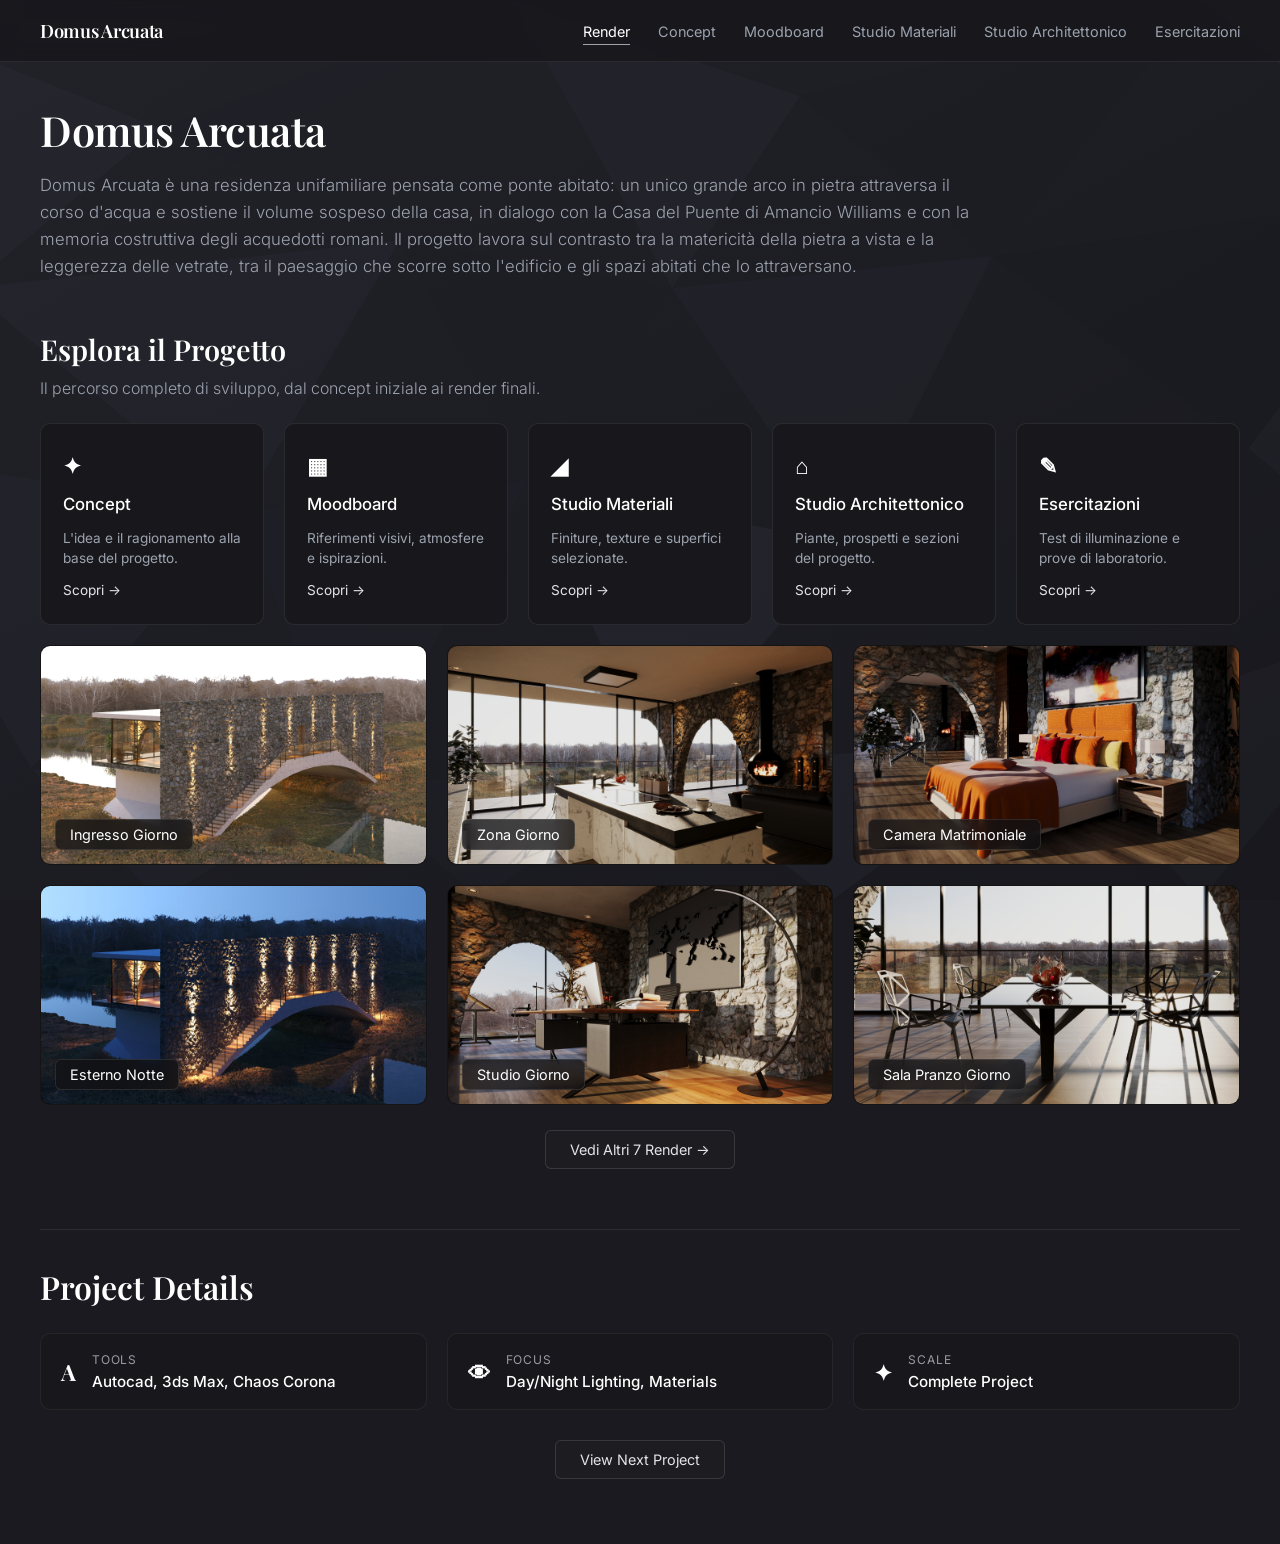
==== commit 753cb1b4: "Add files via upload" ====
--- a/index.html
+++ b/index.html
@@ -30,7 +30,7 @@
         <!-- Header -->
         <header class="project-header">
             <h1>Domus Arcuata</h1>
-            <p>Modellazione completa di una casa a partire da disegni Autocad, sviluppata in 3ds Max e renderizzati con Chaos Corona. Serie di render diurni e notturni, con particolare attenzione alla luce naturale, all'illuminazione artificiale e alla resa materica delle superfici.</p>
+            <p>Domus Arcuata è una residenza unifamiliare pensata come ponte abitato: un unico grande arco in pietra attraversa il corso d'acqua e sostiene il volume sospeso della casa, in dialogo con la Casa del Puente di Amancio Williams e con la memoria costruttiva degli acquedotti romani. Il progetto lavora sul contrasto tra la matericità della pietra a vista e la leggerezza delle vetrate, tra il paesaggio che scorre sotto l'edificio e gli spazi abitati che lo attraversano.</p>
         </header>
 
         <!-- Pulsanti verso le altre sezioni del progetto -->
@@ -124,10 +124,6 @@
                     <img src="img/camera026.jpg" alt="Prospetto Destra" loading="lazy">
                     <div class="card-overlay">Prospetto Destra</div>
                 </div>
-                <div class="card extra-render hidden" tabindex="0" role="button" aria-label="Apri immagine: Prospetto Sinistra" onclick="openLightbox(this)">
-                    <img src="img/camera028.jpg" alt="Prospetto Sinistra" loading="lazy">
-                    <div class="card-overlay">Prospetto Sinistra</div>
-                </div>
             </div>
 
             <div class="center-btn-container">
--- a/style.css
+++ b/style.css
@@ -519,12 +519,36 @@
 .moodboard-grid {
     display: grid;
     grid-template-columns: repeat(auto-fill, minmax(180px, 1fr));
-    gap: 14px;
+    gap: 14px 14px;
     margin-bottom: 20px;
 }
 
 .moodboard-grid .placeholder-card {
     height: 160px;
+}
+
+.moodboard-item {
+    display: flex;
+    flex-direction: column;
+    gap: 6px;
+}
+
+.moodboard-grid .card {
+    height: 170px;
+}
+
+.moodboard-credit {
+    font-family: 'Inter', sans-serif;
+    font-size: 0.72rem;
+    color: #71717a;
+    text-decoration: none;
+    line-height: 1.3;
+}
+
+.moodboard-credit:hover,
+.moodboard-credit:focus-visible {
+    color: #9ca3af;
+    text-decoration: underline;
 }
 
 /* =====================================================
@@ -555,6 +579,23 @@
     font-size: 0.78rem;
     text-align: center;
     padding: 10px;
+    overflow: hidden;
+    cursor: pointer;
+    transition: opacity 0.2s ease;
+}
+
+.material-swatch:hover,
+.material-swatch:focus-visible {
+    opacity: 0.85;
+    outline: 2px solid rgba(255, 255, 255, 0.4);
+    outline-offset: -2px;
+}
+
+.material-swatch img {
+    width: 100%;
+    height: 100%;
+    object-fit: cover;
+    display: block;
 }
 
 .material-info {
@@ -589,12 +630,43 @@
 }
 
 /* =====================================================
+   NOTE DI CONCEPT
+   ===================================================== */
+.note-list {
+    display: flex;
+    flex-direction: column;
+    gap: 26px;
+    margin-top: 10px;
+}
+
+.note-item {
+    border-left: 2px solid rgba(255, 255, 255, 0.15);
+    padding-left: 20px;
+}
+
+.note-title {
+    font-family: 'Playfair Display', serif;
+    font-size: 1.15rem;
+    font-weight: 600;
+    color: #ffffff;
+    margin-bottom: 6px;
+}
+
+.note-text {
+    font-family: 'Inter', sans-serif;
+    font-size: 0.95rem;
+    color: #9ca3af;
+    line-height: 1.6;
+    max-width: 900px;
+}
+
+/* =====================================================
    TAVOLE DI PROGETTO (disegni tecnici completi, mostrati per intero)
    ===================================================== */
 .tavole-grid {
     display: grid;
-    grid-template-columns: repeat(auto-fill, minmax(280px, 1fr));
-    gap: 30px;
+    grid-template-columns: repeat(auto-fit, minmax(280px, 1fr));
+    gap: 20px;
     margin-bottom: 20px;
 }
 
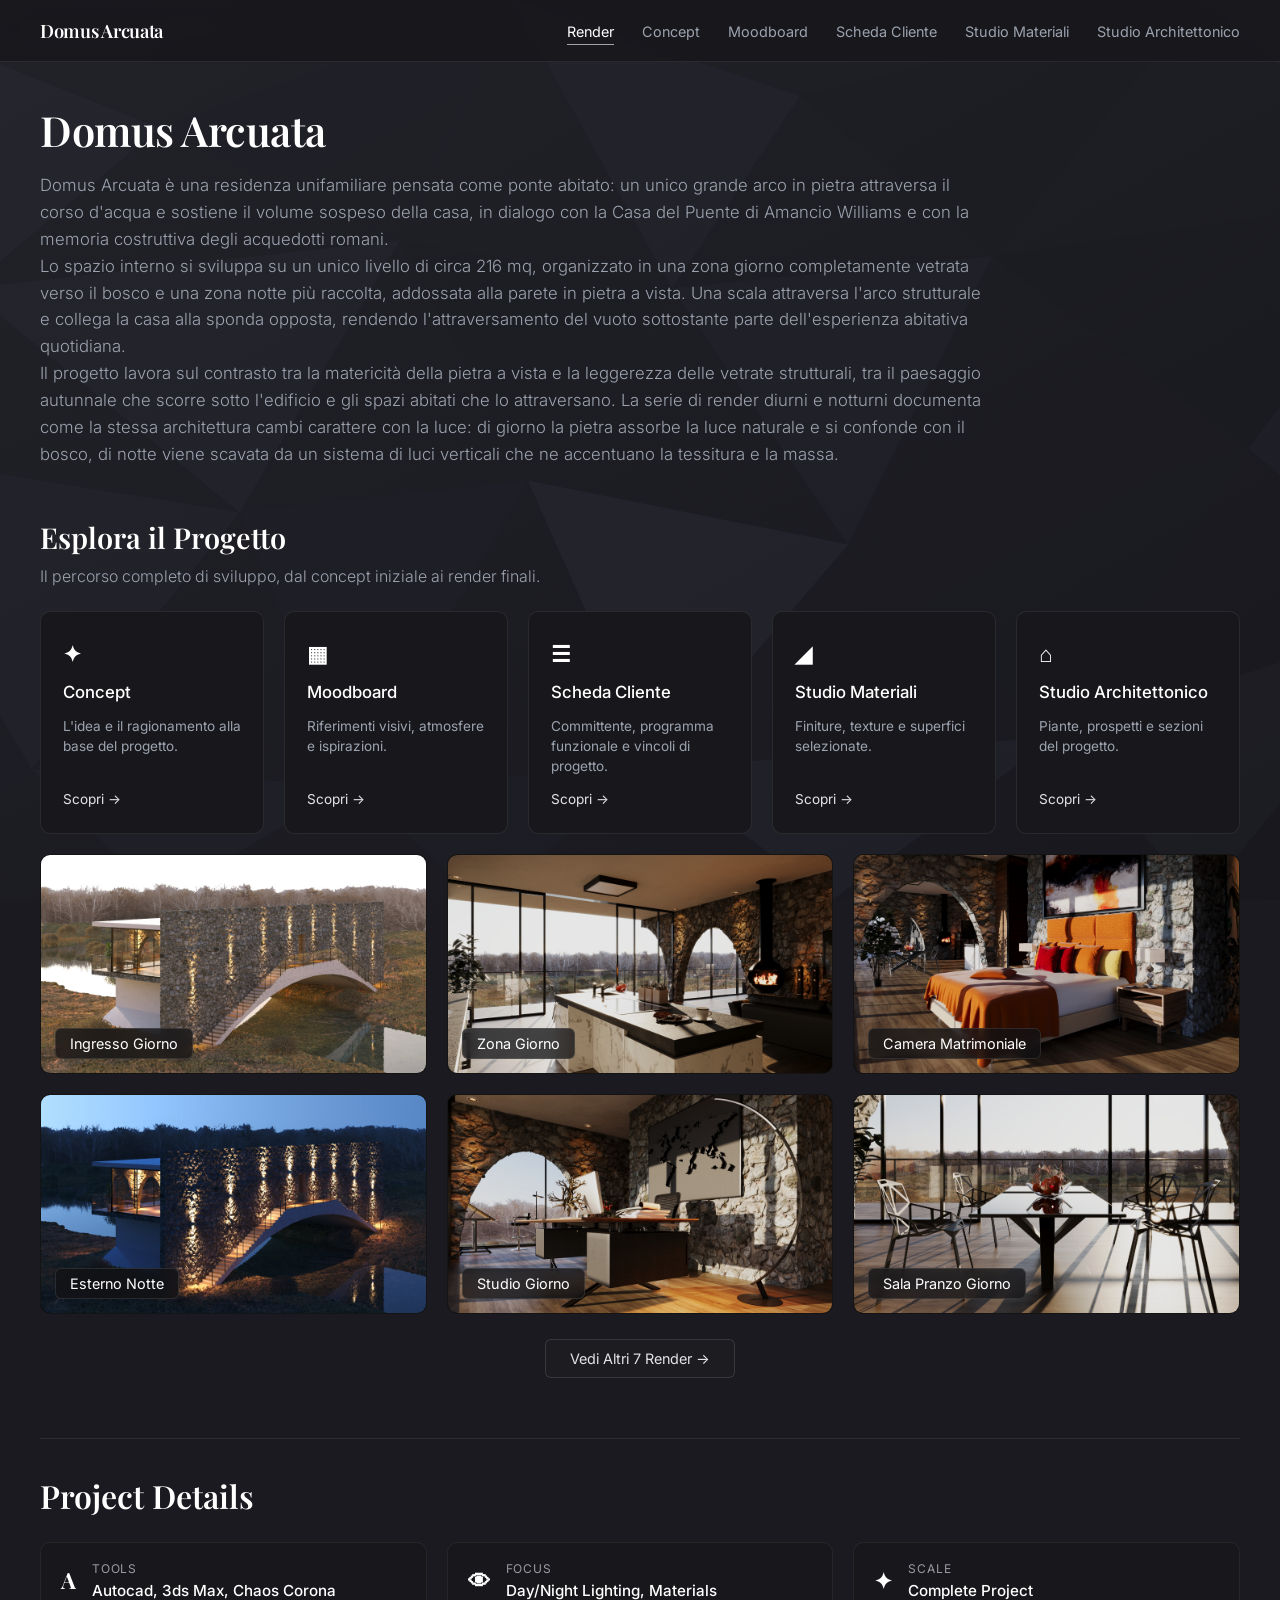
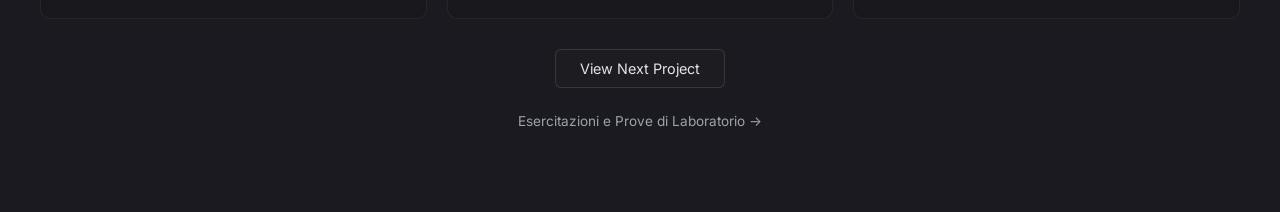
==== commit 7c04b748: "Update index.html" ====
--- a/index.html
+++ b/index.html
@@ -18,9 +18,9 @@
             <li><a href="index.html" aria-current="page">Render</a></li>
             <li><a href="concept.html">Concept</a></li>
             <li><a href="moodboard.html">Moodboard</a></li>
+            <li><a href="scheda-cliente.html">Scheda Cliente</a></li>
             <li><a href="studio-materiali.html">Studio Materiali</a></li>
             <li><a href="studio-architettonico.html">Studio Architettonico</a></li>
-            <li><a href="esercitazioni.html">Esercitazioni</a></li>
         </ul>
     </nav>
 
@@ -30,7 +30,9 @@
         <!-- Header -->
         <header class="project-header">
             <h1>Domus Arcuata</h1>
-            <p>Domus Arcuata è una residenza unifamiliare pensata come ponte abitato: un unico grande arco in pietra attraversa il corso d'acqua e sostiene il volume sospeso della casa, in dialogo con la Casa del Puente di Amancio Williams e con la memoria costruttiva degli acquedotti romani. Il progetto lavora sul contrasto tra la matericità della pietra a vista e la leggerezza delle vetrate, tra il paesaggio che scorre sotto l'edificio e gli spazi abitati che lo attraversano.</p>
+            <p>Domus Arcuata è una residenza unifamiliare pensata come ponte abitato: un unico grande arco in pietra attraversa il corso d'acqua e sostiene il volume sospeso della casa, in dialogo con la Casa del Puente di Amancio Williams e con la memoria costruttiva degli acquedotti romani.</p>
+            <p>Lo spazio interno si sviluppa su un unico livello di circa 216 mq, organizzato in una zona giorno completamente vetrata verso il bosco e una zona notte più raccolta, addossata alla parete in pietra a vista. Una scala attraversa l'arco strutturale e collega la casa alla sponda opposta, rendendo l'attraversamento del vuoto sottostante parte dell'esperienza abitativa quotidiana.</p>
+            <p>Il progetto lavora sul contrasto tra la matericità della pietra a vista e la leggerezza delle vetrate strutturali, tra il paesaggio autunnale che scorre sotto l'edificio e gli spazi abitati che lo attraversano. La serie di render diurni e notturni documenta come la stessa architettura cambi carattere con la luce: di giorno la pietra assorbe la luce naturale e si confonde con il bosco, di notte viene scavata da un sistema di luci verticali che ne accentuano la tessitura e la massa.</p>
         </header>
 
         <!-- Pulsanti verso le altre sezioni del progetto -->
@@ -50,6 +52,12 @@
                     <span class="nav-card-desc">Riferimenti visivi, atmosfere e ispirazioni.</span>
                     <span class="nav-card-arrow">Scopri &rarr;</span>
                 </a>
+                <a href="scheda-cliente.html" class="nav-card">
+                    <span class="nav-card-icon">&#9776;</span>
+                    <span class="nav-card-title">Scheda Cliente</span>
+                    <span class="nav-card-desc">Committente, programma funzionale e vincoli di progetto.</span>
+                    <span class="nav-card-arrow">Scopri &rarr;</span>
+                </a>
                 <a href="studio-materiali.html" class="nav-card">
                     <span class="nav-card-icon">&#9698;</span>
                     <span class="nav-card-title">Studio Materiali</span>
@@ -60,12 +68,6 @@
                     <span class="nav-card-icon">&#8962;</span>
                     <span class="nav-card-title">Studio Architettonico</span>
                     <span class="nav-card-desc">Piante, prospetti e sezioni del progetto.</span>
-                    <span class="nav-card-arrow">Scopri &rarr;</span>
-                </a>
-                <a href="esercitazioni.html" class="nav-card">
-                    <span class="nav-card-icon">&#9998;</span>
-                    <span class="nav-card-title">Esercitazioni</span>
-                    <span class="nav-card-desc">Test di illuminazione e prove di laboratorio.</span>
                     <span class="nav-card-arrow">Scopri &rarr;</span>
                 </a>
             </div>
@@ -124,6 +126,10 @@
                     <img src="img/camera026.jpg" alt="Prospetto Destra" loading="lazy">
                     <div class="card-overlay">Prospetto Destra</div>
                 </div>
+                <div class="card extra-render hidden" tabindex="0" role="button" aria-label="Apri immagine: Prospetto Sinistra" onclick="openLightbox(this)">
+                    <img src="img/camera028.jpg" alt="Prospetto Sinistra" loading="lazy">
+                    <div class="card-overlay">Prospetto Sinistra</div>
+                </div>
             </div>
 
             <div class="center-btn-container">
@@ -162,6 +168,11 @@
             </div>
         </section>
 
+        <!-- Link secondario, poco in vista perché non centrale nel percorso del progetto -->
+        <div class="center-btn-container" style="margin-top: 20px;">
+            <a href="esercitazioni.html" class="back-link">Esercitazioni e Prove di Laboratorio &rarr;</a>
+        </div>
+
     </main>
     </div>
 
